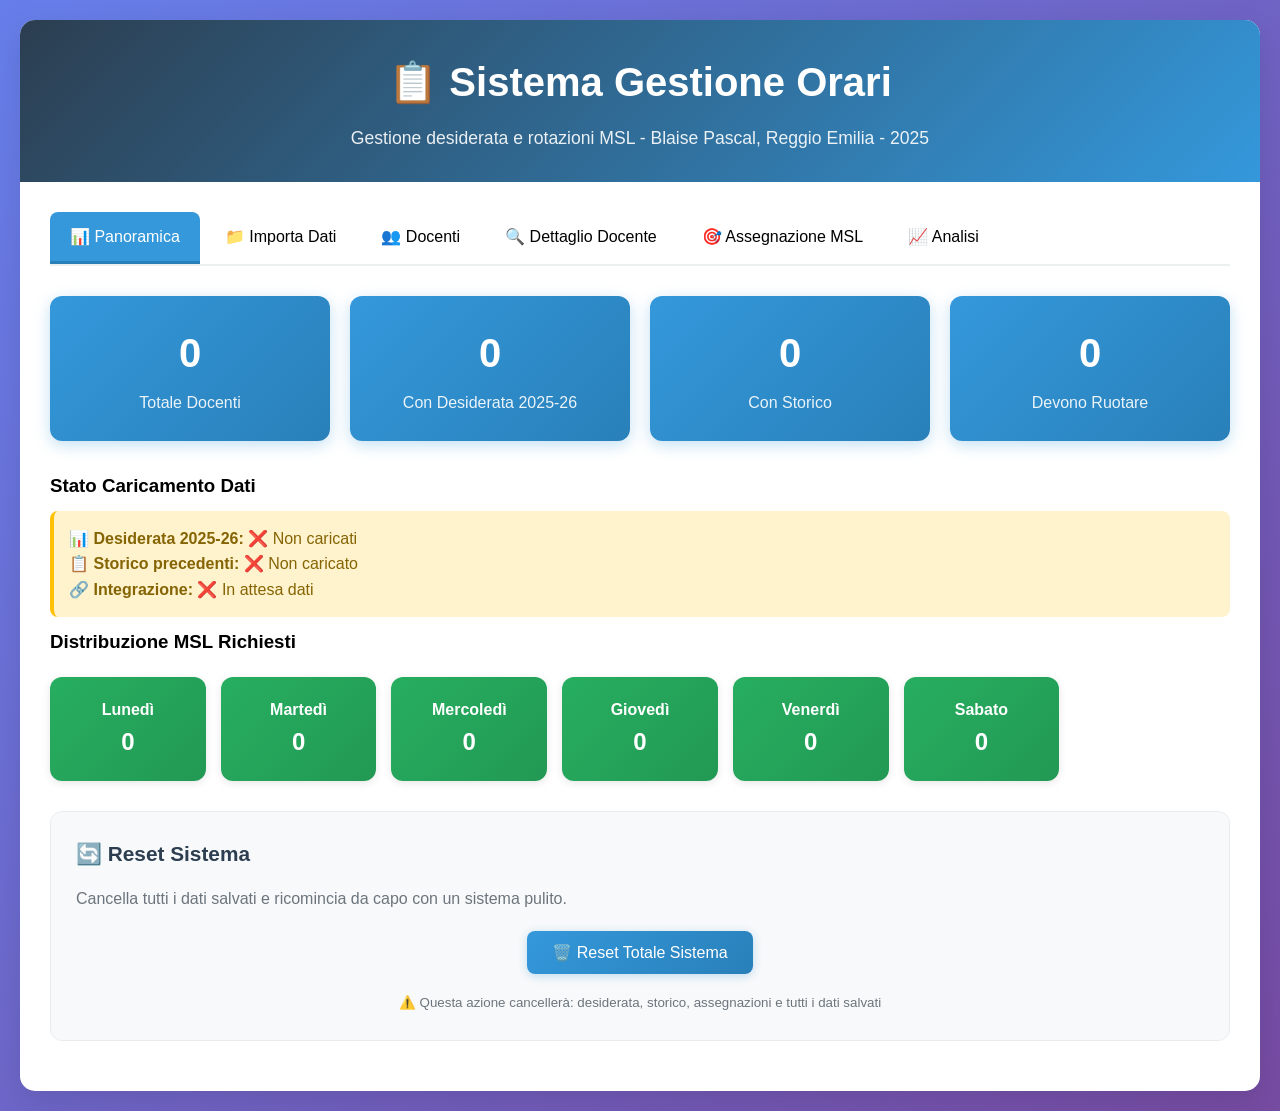
==== index.html @ 3a219a8d "prova commit" ====
<!DOCTYPE html>
<html lang="it">
<head>
    <meta charset="UTF-8">
    <meta name="viewport" content="width=device-width, initial-scale=1.0">
    <title>Sistema Gestione Orari - Blaise Pascal</title>
    <link rel="stylesheet" href="styles.css">
</head>
<body>
    <div class="container">
        <div class="header">
            <h1>📋 Sistema Gestione Orari</h1>
            <p>Gestione desiderata e rotazioni MSL - Blaise Pascal, Reggio Emilia - 2025</p>
        </div>
        
        <div class="main-content">
            <div class="tabs">
                <button class="tab active" onclick="showTab('overview')">📊 Panoramica</button>
                <button class="tab" onclick="showTab('import')">📁 Importa Dati</button>
                <button class="tab" onclick="showTab('teachers')">👥 Docenti</button>
                <button class="tab" onclick="showTab('detail')">🔍 Dettaglio Docente</button>
                <button class="tab" onclick="showTab('assignment')">🎯 Assegnazione MSL</button>
                <button class="tab" onclick="showTab('analysis')">📈 Analisi</button>
            </div>
            
            <!-- Tab Panoramica -->
            <div id="overview" class="tab-content active">
                <div class="stats-grid">
                    <div class="stat-card">
                        <div class="stat-number" id="total-teachers">0</div>
                        <div class="stat-label">Totale Docenti</div>
                    </div>
                    <div class="stat-card">
                        <div class="stat-number" id="desiderata-count">0</div>
                        <div class="stat-label">Con Desiderata 2025-26</div>
                    </div>
                    <div class="stat-card">
                        <div class="stat-number" id="history-count">0</div>
                        <div class="stat-label">Con Storico</div>
                    </div>
                    <div class="stat-card">
                        <div class="stat-number" id="rotation-needed">0</div>
                        <div class="stat-label">Devono Ruotare</div>
                    </div>
                </div>
                
                <h3>Stato Caricamento Dati</h3>
                <div id="data-status">
                    <div class="status-box status-warning">
                        📊 <strong>Desiderata 2025-26:</strong> <span id="desiderata-status">Non caricati</span><br>
                        📋 <strong>Storico precedenti:</strong> <span id="history-status">Non caricato</span><br>
                        🔗 <strong>Integrazione:</strong> <span id="integration-status">In attesa dati</span>
                    </div>
                </div>
                
                <h3>Distribuzione MSL Richiesti</h3>
                <div class="day-distribution" id="msl-distribution">
                    <!-- Popolato automaticamente -->
                </div>
                
                <div class="form-section" style="margin-top: 30px;">
                    <h3>🔄 Reset Sistema</h3>
                    <p>Cancella tutti i dati salvati e ricomincia da capo con un sistema pulito.</p>
                    <div style="text-align: center; margin-top: 15px;">
                        <button class="btn btn-danger" onclick="resetAllData()">
                            🗑️ Reset Totale Sistema
                        </button>
                    </div>
                    <div style="margin-top: 10px; text-align: center;">
                        <small style="color: #6c757d;">
                            ⚠️ Questa azione cancellerà: desiderata, storico, assegnazioni e tutti i dati salvati
                        </small>
                    </div>
                </div>
            </div>
            
            <!-- Tab Importa Dati -->
            <div id="import" class="tab-content">
                <div class="form-section">
                    <h3>📁 Importa Desiderata 2025-26</h3>
                    <p>File CSV esportato da Google Forms con i desiderata dei docenti</p>
                    <input type="file" id="desiderata-file" accept=".csv">
                    <button class="btn" onclick="loadDesiderata()">Carica Desiderata</button>
                </div>
                
                <div class="form-section">
                    <h3>📋 Importa Storico Anni Precedenti</h3>
                    <p>File CSV con lo storico degli MSL assegnati negli anni passati</p>
                    <input type="file" id="history-file" accept=".csv">
                    <button class="btn" onclick="loadHistory()">Carica Storico</button>
                </div>
                
                <div class="form-section">
                    <h3>🗂️ Dati di Test</h3>
                    <p>Carica dati di esempio per testare il sistema</p>
                    <button class="btn" onclick="loadSampleData()">Carica Dati di Test</button>
                </div>
                
                <div class="form-section">
                    <h3>💾 Esporta Dati</h3>
                    <p>Scarica i risultati in formato CSV</p>
                    <button class="btn" onclick="exportData()">Esporta CSV</button>
                    <button class="btn" onclick="exportAnalysis()">Esporta Analisi</button>
                </div>
            </div>
            
            <!-- Tab Docenti -->
            <div id="teachers" class="tab-content">
                <div class="search-section">
                    <input type="text" id="teacher-search" placeholder="🔍 Cerca docente..." onkeyup="filterTeachers()">
                    <select id="rotation-filter" onchange="filterTeachers()">
                        <option value="">Tutti</option>
                        <option value="must-rotate">Devono ruotare</option>
                        <option value="no-rotation">Non devono ruotare</option>
                        <option value="missing-data">Senza desiderata</option>
                    </select>
                </div>
                <div id="teachers-list">
                    <p>Carica i dati per visualizzare l'elenco docenti</p>
                </div>
            </div>
            
            <!-- Tab Dettaglio Docente -->
            <div id="detail" class="tab-content">
                <div class="form-section">
                    <h3>🔍 Seleziona Docente per Dettagli</h3>
                    <select id="teacher-selector" onchange="showTeacherDetail()">
                        <option value="">-- Seleziona un docente --</option>
                    </select>
                </div>
                
                <div id="teacher-detail-content">
                    <p class="text-center">Seleziona un docente dal menu per visualizzare i dettagli completi</p>
                </div>
            </div>
            
            <!-- Tab Assegnazione MSL -->
            <div id="assignment" class="tab-content">
                <div class="form-section">
                    <h3>🎯 Assegnazione Automatica MSL</h3>
                    <p>Utilizza algoritmi di ottimizzazione per assegnare automaticamente i giorni MSL considerando desiderata, rotazioni e bilanciamento.</p>
                    
                    <div class="algorithm-selection">
                        <h4>Seleziona Algoritmo:</h4>
                        <div class="algorithm-options">
                            <label class="algorithm-option">
                                <input type="radio" name="algorithm" value="greedy" checked>
                                <div class="algorithm-card">
                                    <h5>⚡ Algoritmo Greedy</h5>
                                    <p>Veloce e efficace. Assegnazione in ordine di priorità con buoni risultati.</p>
                                    <small>Tempo: ~1 secondo</small>
                                </div>
                            </label>
                            <label class="algorithm-option">
                                <input type="radio" name="algorithm" value="simulated">
                                <div class="algorithm-card">
                                    <h5>🧠 Simulated Annealing</h5>
                                    <p>Ottimizzazione avanzata. Trova la soluzione più equilibrata possibile.</p>
                                    <small>Tempo: ~5-10 secondi</small>
                                </div>
                            </label>
                        </div>
                    </div>
                    
                    <div class="assignment-controls">
                        <button class="btn btn-primary" onclick="runAssignmentAlgorithm()">
                            🚀 Calcola Assegnazione Automatica
                        </button>
                        <button class="btn btn-secondary" onclick="resetAssignments()" disabled id="reset-btn">
                            🔄 Reset
                        </button>
                    </div>
                </div>
                
                <div id="assignment-progress" class="progress-section" style="display: none;">
                    <h4>⏳ Elaborazione in corso...</h4>
                    <div class="progress-bar">
                        <div class="progress-fill" id="progress-fill"></div>
                    </div>
                    <div id="progress-text">Inizializzazione...</div>
                </div>
                
                <div id="assignment-results" style="display: none;">
                    <div class="form-section">
                        <h3>📋 Risultati Assegnazione</h3>
                        <div class="results-summary" id="results-summary">
                            <!-- Statistiche risultati -->
                        </div>
                        
                        <div class="results-actions">
                            <button class="btn btn-success" onclick="confirmAssignments()">
                                ✅ Conferma Assegnazioni
                            </button>
                            <button class="btn btn-warning" onclick="showManualEdit()">
                                ✏️ Modifica Manualmente
                            </button>
                            <button class="btn btn-info" onclick="exportAssignments()">
                                📄 Esporta Risultati
                            </button>
                        </div>
                    </div>
                    
                    <div class="assignment-table-container">
                        <table class="assignment-table" id="assignment-table">
                            <!-- Tabella risultati -->
                        </table>
                    </div>
                </div>
                
                <div id="manual-edit-section" style="display: none;">
                    <div class="form-section">
                        <h3>✏️ Modifica Manuale</h3>
                        <p>Modifica le assegnazioni che necessitano di aggiustamenti manuali.</p>
                        <div id="manual-edit-content">
                            <!-- Controlli modifica manuale -->
                        </div>
                    </div>
                </div>
            </div>
            
            <!-- Tab Analisi -->
            <div id="analysis" class="tab-content">
                <div id="analysis-content">
                    <p>Carica i dati per visualizzare le analisi</p>
                </div>
            </div>
        </div>
    </div>

    <script src="script.js"></script>
</body>
</html>
---- styles.css ----
/* Reset e base */
* {
    margin: 0;
    padding: 0;
    box-sizing: border-box;
}

body {
    font-family: 'Segoe UI', Tahoma, Geneva, Verdana, sans-serif;
    background: linear-gradient(135deg, #667eea 0%, #764ba2 100%);
    min-height: 100vh;
    padding: 20px;
    line-height: 1.6;
}

/* Container principale */
.container {
    max-width: 1400px;
    margin: 0 auto;
    background: white;
    border-radius: 15px;
    box-shadow: 0 10px 30px rgba(0,0,0,0.1);
    overflow: hidden;
}

/* Header */
.header {
    background: linear-gradient(135deg, #2c3e50 0%, #3498db 100%);
    color: white;
    padding: 30px;
    text-align: center;
}

.header h1 {
    font-size: 2.5em;
    margin-bottom: 10px;
    font-weight: 700;
}

.header p {
    font-size: 1.1em;
    opacity: 0.9;
}

/* Main content */
.main-content {
    padding: 30px;
}

/* Tabs */
.tabs {
    display: flex;
    border-bottom: 2px solid #ecf0f1;
    margin-bottom: 30px;
    flex-wrap: wrap;
    gap: 5px;
}

.tab {
    background: none;
    border: none;
    padding: 15px 20px;
    font-size: 1em;
    cursor: pointer;
    border-bottom: 3px solid transparent;
    transition: all 0.3s ease;
    border-radius: 8px 8px 0 0;
    font-weight: 500;
}

.tab.active {
    background: #3498db;
    color: white;
    border-bottom: 3px solid #2980b9;
}

.tab:hover:not(.active) {
    background: #ecf0f1;
    transform: translateY(-2px);
}

.tab-content {
    display: none;
    animation: fadeIn 0.3s ease-in;
}

.tab-content.active {
    display: block;
}

@keyframes fadeIn {
    from { opacity: 0; transform: translateY(10px); }
    to { opacity: 1; transform: translateY(0); }
}

/* Griglia statistiche */
.stats-grid {
    display: grid;
    grid-template-columns: repeat(auto-fit, minmax(200px, 1fr));
    gap: 20px;
    margin-bottom: 30px;
}

.stat-card {
    background: linear-gradient(135deg, #3498db, #2980b9);
    color: white;
    padding: 25px;
    border-radius: 12px;
    text-align: center;
    box-shadow: 0 4px 15px rgba(52, 152, 219, 0.3);
    transition: transform 0.3s ease;
}

.stat-card:hover {
    transform: translateY(-5px);
}

.stat-number {
    font-size: 2.5em;
    font-weight: bold;
    margin-bottom: 5px;
}

.stat-label {
    font-size: 1em;
    opacity: 0.9;
    font-weight: 500;
}

/* Sezioni form */
.form-section {
    background: #f8f9fa;
    padding: 25px;
    border-radius: 12px;
    margin-bottom: 20px;
    border: 1px solid #e9ecef;
}

.form-section h3 {
    color: #2c3e50;
    margin-bottom: 15px;
    font-size: 1.3em;
}

.form-section p {
    color: #6c757d;
    margin-bottom: 15px;
}

/* Bottoni */
.btn {
    background: linear-gradient(135deg, #3498db, #2980b9);
    color: white;
    border: none;
    padding: 12px 25px;
    border-radius: 8px;
    cursor: pointer;
    font-size: 1em;
    font-weight: 500;
    transition: all 0.3s ease;
    margin: 5px;
    box-shadow: 0 2px 10px rgba(52, 152, 219, 0.3);
}

.btn:hover {
    background: linear-gradient(135deg, #2980b9, #21618c);
    transform: translateY(-2px);
    box-shadow: 0 4px 15px rgba(52, 152, 219, 0.4);
}

.btn:active {
    transform: translateY(0);
}

/* Input file */
input[type="file"] {
    padding: 12px;
    margin: 10px 0;
    border: 2px dashed #3498db;
    border-radius: 8px;
    width: 100%;
    background: white;
    transition: border-color 0.3s ease;
}

input[type="file"]:hover {
    border-color: #2980b9;
}

/* Sezione ricerca */
.search-section {
    display: flex;
    gap: 15px;
    margin-bottom: 20px;
    flex-wrap: wrap;
}

.search-section input,
.search-section select {
    padding: 12px;
    border: 1px solid #ddd;
    border-radius: 8px;
    font-size: 1em;
    flex: 1;
    min-width: 200px;
}

.search-section input:focus,
.search-section select:focus {
    outline: none;
    border-color: #3498db;
    box-shadow: 0 0 0 3px rgba(52, 152, 219, 0.1);
}

/* Griglia docenti */
.teacher-grid {
    display: grid;
    grid-template-columns: repeat(auto-fill, minmax(350px, 1fr));
    gap: 20px;
}

.teacher-card {
    background: white;
    border: 1px solid #e0e0e0;
    border-radius: 12px;
    padding: 20px;
    box-shadow: 0 2px 10px rgba(0,0,0,0.1);
    transition: all 0.3s ease;
    position: relative;
}

.teacher-card:hover {
    transform: translateY(-3px);
    box-shadow: 0 5px 20px rgba(0,0,0,0.15);
}

.teacher-card.must-rotate {
    border-left: 5px solid #e74c3c;
    background: linear-gradient(135deg, #ffffff 0%, #fdf2f2 100%);
}

.teacher-card.should-rotate {
    border-left: 5px solid #f39c12;
    background: linear-gradient(135deg, #ffffff 0%, #fefaf3 100%);
}

.teacher-name {
    font-size: 1.3em;
    font-weight: bold;
    color: #2c3e50;
    margin-bottom: 15px;
    display: flex;
    justify-content: space-between;
    align-items: center;
}

.teacher-info {
    margin: 10px 0;
    font-size: 0.9em;
    color: #495057;
}

.teacher-info strong {
    color: #2c3e50;
}

/* Status boxes */
.status-box {
    padding: 15px;
    border-radius: 8px;
    margin: 10px 0;
    border-left: 4px solid #6c757d;
}

.status-ok {
    background: #d4edda;
    color: #155724;
    border-left-color: #28a745;
}

.status-warning {
    background: #fff3cd;
    color: #856404;
    border-left-color: #ffc107;
}

.status-error {
    background: #f8d7da;
    color: #721c24;
    border-left-color: #dc3545;
}

/* Distribuzione giorni */
.day-distribution {
    display: grid;
    grid-template-columns: repeat(7, 1fr);
    gap: 15px;
    margin-top: 20px;
}

.day-bar {
    text-align: center;
    padding: 20px 10px;
    background: #ecf0f1;
    border-radius: 12px;
    transition: all 0.3s ease;
    font-weight: 600;
    box-shadow: 0 2px 8px rgba(0,0,0,0.1);
}

.day-bar:hover {
    transform: translateY(-3px);
}

.day-bar.high {
    background: linear-gradient(135deg, #e74c3c, #c0392b);
    color: white;
}

.day-bar.medium {
    background: linear-gradient(135deg, #f39c12, #e67e22);
    color: white;
}

.day-bar.low {
    background: linear-gradient(135deg, #27ae60, #229954);
    color: white;
}

/* Badge rotazione */
.rotation-badge {
    display: inline-block;
    padding: 4px 8px;
    border-radius: 12px;
    font-size: 0.7em;
    font-weight: bold;
    margin-left: 8px;
}

.rotation-badge.must {
    background: #e74c3c;
    color: white;
}

.rotation-badge.should {
    background: #f39c12;
    color: white;
}

/* Sezioni analisi */
.analysis-section {
    background: white;
    border: 1px solid #e0e0e0;
    border-radius: 12px;
    padding: 20px;
    margin-bottom: 20px;
    box-shadow: 0 2px 8px rgba(0,0,0,0.05);
}

.analysis-section h3 {
    color: #2c3e50;
    margin-bottom: 15px;
    font-size: 1.2em;
}

.analysis-item {
    padding: 12px;
    margin: 8px 0;
    border-radius: 8px;
    border-left: 4px solid #3498db;
}

.analysis-item.warning {
    background: #fff3cd;
    border-left-color: #ffc107;
    color: #856404;
}

.analysis-item.error {
    background: #f8d7da;
    border-left-color: #dc3545;
    color: #721c24;
}

.analysis-item.success {
    background: #d4edda;
    border-left-color: #28a745;
    color: #155724;
}

/* Responsivo */
@media (max-width: 768px) {
    .main-content {
        padding: 15px;
    }
    
    .tabs {
        flex-direction: column;
    }
    
    .tab {
        width: 100%;
        text-align: center;
    }
    
    .stats-grid {
        grid-template-columns: 1fr;
    }
    
    .teacher-grid {
        grid-template-columns: 1fr;
    }
    
    .day-distribution {
        grid-template-columns: repeat(3, 1fr);
        gap: 10px;
    }
    
    .search-section {
        flex-direction: column;
    }
    
    .search-section input,
    .search-section select {
        min-width: auto;
    }
    
    /* Dettaglio docente responsive */
    .detail-grid {
        grid-template-columns: 1fr;
    }
    
    .teacher-detail-name {
        font-size: 1.5em;
    }
    
    .unwanted-hours-grid {
        grid-template-columns: 1fr;
    }
    
    .badge-large {
        display: block;
        text-align: center;
        margin: 5px 0;
    }
}

@media (max-width: 480px) {
    .header h1 {
        font-size: 1.8em;
    }
    
    .header p {
        font-size: 1em;
    }
    
    .day-distribution {
        grid-template-columns: repeat(2, 1fr);
    }
}

/* Dettaglio docente */
.teacher-detail-card {
    background: white;
    border: 1px solid #e0e0e0;
    border-radius: 12px;
    padding: 30px;
    box-shadow: 0 4px 15px rgba(0,0,0,0.1);
    margin-bottom: 20px;
}

.teacher-detail-header {
    text-align: center;
    padding-bottom: 20px;
    border-bottom: 2px solid #ecf0f1;
    margin-bottom: 25px;
}

.teacher-detail-name {
    font-size: 2em;
    font-weight: bold;
    color: #2c3e50;
    margin-bottom: 10px;
}

.teacher-detail-subtitle {
    font-size: 1.1em;
    color: #6c757d;
    margin-bottom: 15px;
}

.detail-grid {
    display: grid;
    grid-template-columns: repeat(auto-fit, minmax(300px, 1fr));
    gap: 25px;
}

.detail-section {
    background: #f8f9fa;
    padding: 20px;
    border-radius: 10px;
    border-left: 4px solid #3498db;
}

.detail-section.warning {
    border-left-color: #f39c12;
    background: #fefaf3;
}

.detail-section.danger {
    border-left-color: #e74c3c;
    background: #fdf2f2;
}

.detail-section.success {
    border-left-color: #27ae60;
    background: #f0f9f4;
}

.detail-section h4 {
    color: #2c3e50;
    margin-bottom: 15px;
    font-size: 1.2em;
    display: flex;
    align-items: center;
    gap: 8px;
}

.detail-info-item {
    display: flex;
    justify-content: space-between;
    align-items: center;
    padding: 8px 0;
    border-bottom: 1px solid #e9ecef;
}

.detail-info-item:last-child {
    border-bottom: none;
}

.detail-info-label {
    font-weight: 600;
    color: #495057;
}

.detail-info-value {
    color: #2c3e50;
    font-weight: 500;
}

.history-timeline {
    position: relative;
    padding-left: 20px;
}

.history-item {
    position: relative;
    padding: 10px 0;
    padding-left: 25px;
    border-left: 2px solid #3498db;
}

.history-item:before {
    content: '';
    position: absolute;
    left: -6px;
    top: 15px;
    width: 10px;
    height: 10px;
    border-radius: 50%;
    background: #3498db;
}

.history-item.current:before {
    background: #27ae60;
    box-shadow: 0 0 0 3px rgba(39, 174, 96, 0.3);
}

.history-item.problematic:before {
    background: #e74c3c;
    box-shadow: 0 0 0 3px rgba(231, 76, 60, 0.3);
}

.history-year {
    font-weight: bold;
    color: #2c3e50;
}

.history-msl {
    color: #6c757d;
    margin-left: 10px;
}

.unwanted-hours-grid {
    display: grid;
    grid-template-columns: repeat(auto-fit, minmax(200px, 1fr));
    gap: 15px;
    margin-top: 10px;
}

.unwanted-day {
    background: white;
    padding: 12px;
    border-radius: 8px;
    border: 1px solid #e9ecef;
}

.unwanted-day-name {
    font-weight: bold;
    color: #2c3e50;
    margin-bottom: 5px;
}

.unwanted-hours-list {
    color: #e74c3c;
    font-size: 0.9em;
}

.suggestions-list {
    list-style: none;
    padding: 0;
}

.suggestions-list li {
    padding: 10px;
    margin: 8px 0;
    background: white;
    border-radius: 8px;
    border-left: 4px solid #3498db;
    box-shadow: 0 2px 4px rgba(0,0,0,0.1);
}

.suggestions-list li.priority {
    border-left-color: #f39c12;
}

.suggestions-list li.urgent {
    border-left-color: #e74c3c;
}

.badge-large {
    display: inline-block;
    padding: 8px 16px;
    border-radius: 20px;
    font-weight: bold;
    font-size: 0.9em;
    margin: 5px;
}

.badge-rotation-needed {
    background: #e74c3c;
    color: white;
}

.badge-rotation-priority {
    background: #f39c12;
    color: white;
}

.badge-rotation-ok {
    background: #27ae60;
    color: white;
}

.badge-flexible {
    background: #3498db;
    color: white;
}

.badge-missing-data {
    background: #6c757d;
    color: white;
}

/* Select per docente */
#teacher-selector {
    width: 100%;
    padding: 15px;
    font-size: 1.1em;
    border: 2px solid #3498db;
    border-radius: 8px;
    background: white;
    color: #2c3e50;
}

#teacher-selector:focus {
    outline: none;
    border-color: #2980b9;
    box-shadow: 0 0 0 3px rgba(52, 152, 219, 0.1);
}
.text-center { text-align: center; }
.text-left { text-align: left; }
.text-right { text-align: right; }

.mb-10 { margin-bottom: 10px; }
.mb-20 { margin-bottom: 20px; }
.mt-10 { margin-top: 10px; }
.mt-20 { margin-top: 20px; }

.hidden { display: none; }
.visible { display: block; }
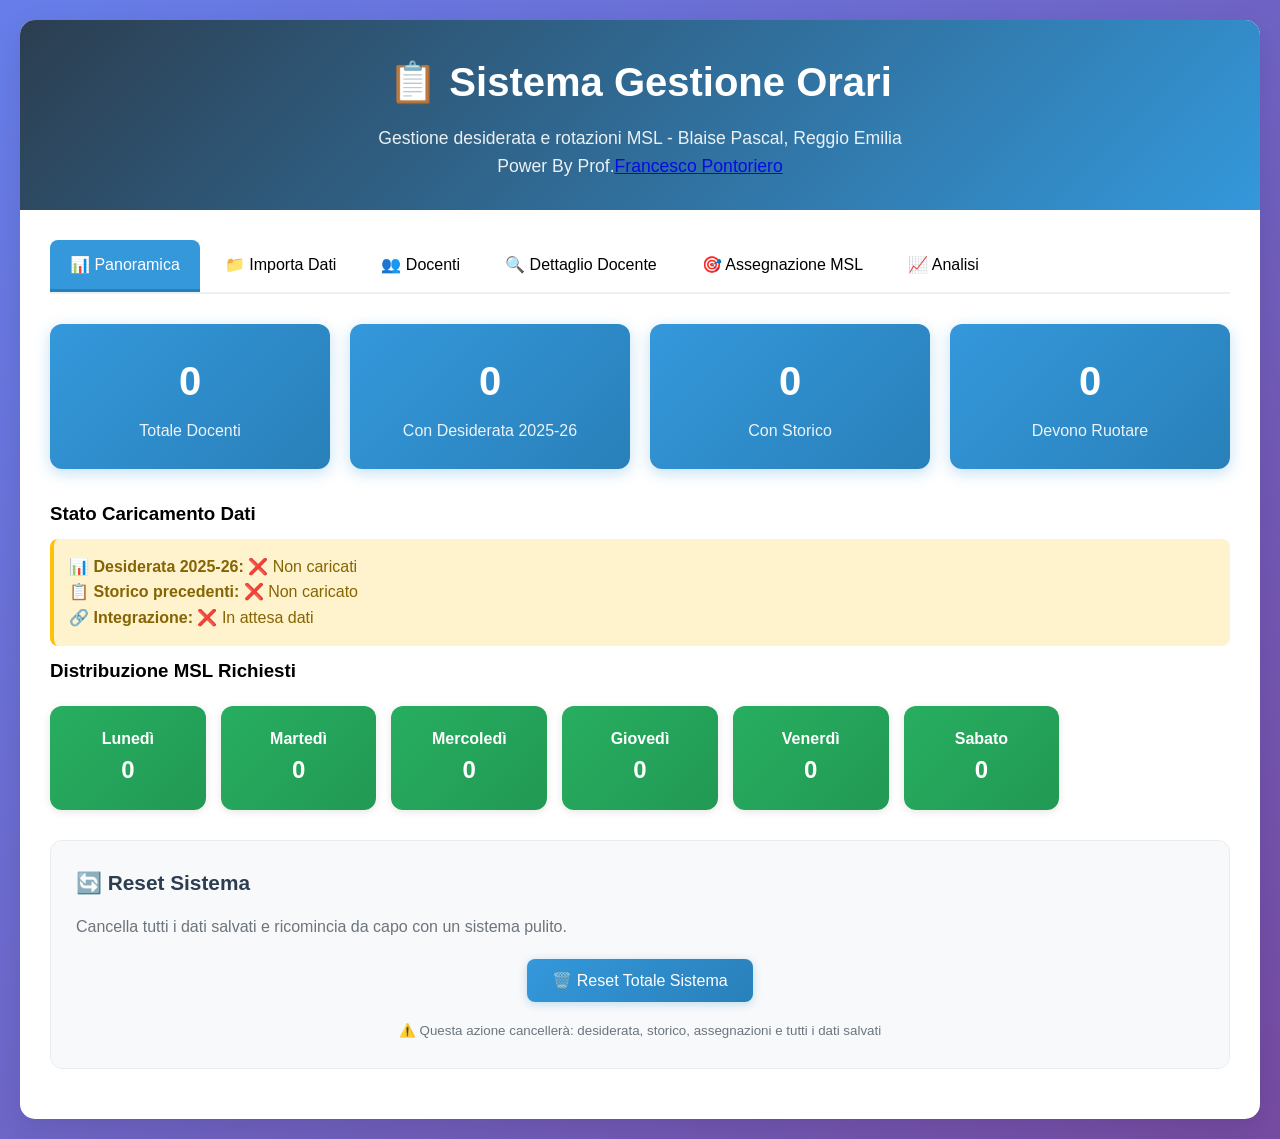
==== commit a29903e7: "link personale" ====
--- a/index.html
+++ b/index.html
@@ -10,7 +10,8 @@
     <div class="container">
         <div class="header">
             <h1>📋 Sistema Gestione Orari</h1>
-            <p>Gestione desiderata e rotazioni MSL - Blaise Pascal, Reggio Emilia - 2025</p>
+            <p>Gestione desiderata e rotazioni MSL - Blaise Pascal, Reggio Emilia </p>
+            <p>Power By Prof.<a href="https://francescopontoriero.altervista.org/">Francesco Pontoriero </a></p>
         </div>
         
         <div class="main-content">
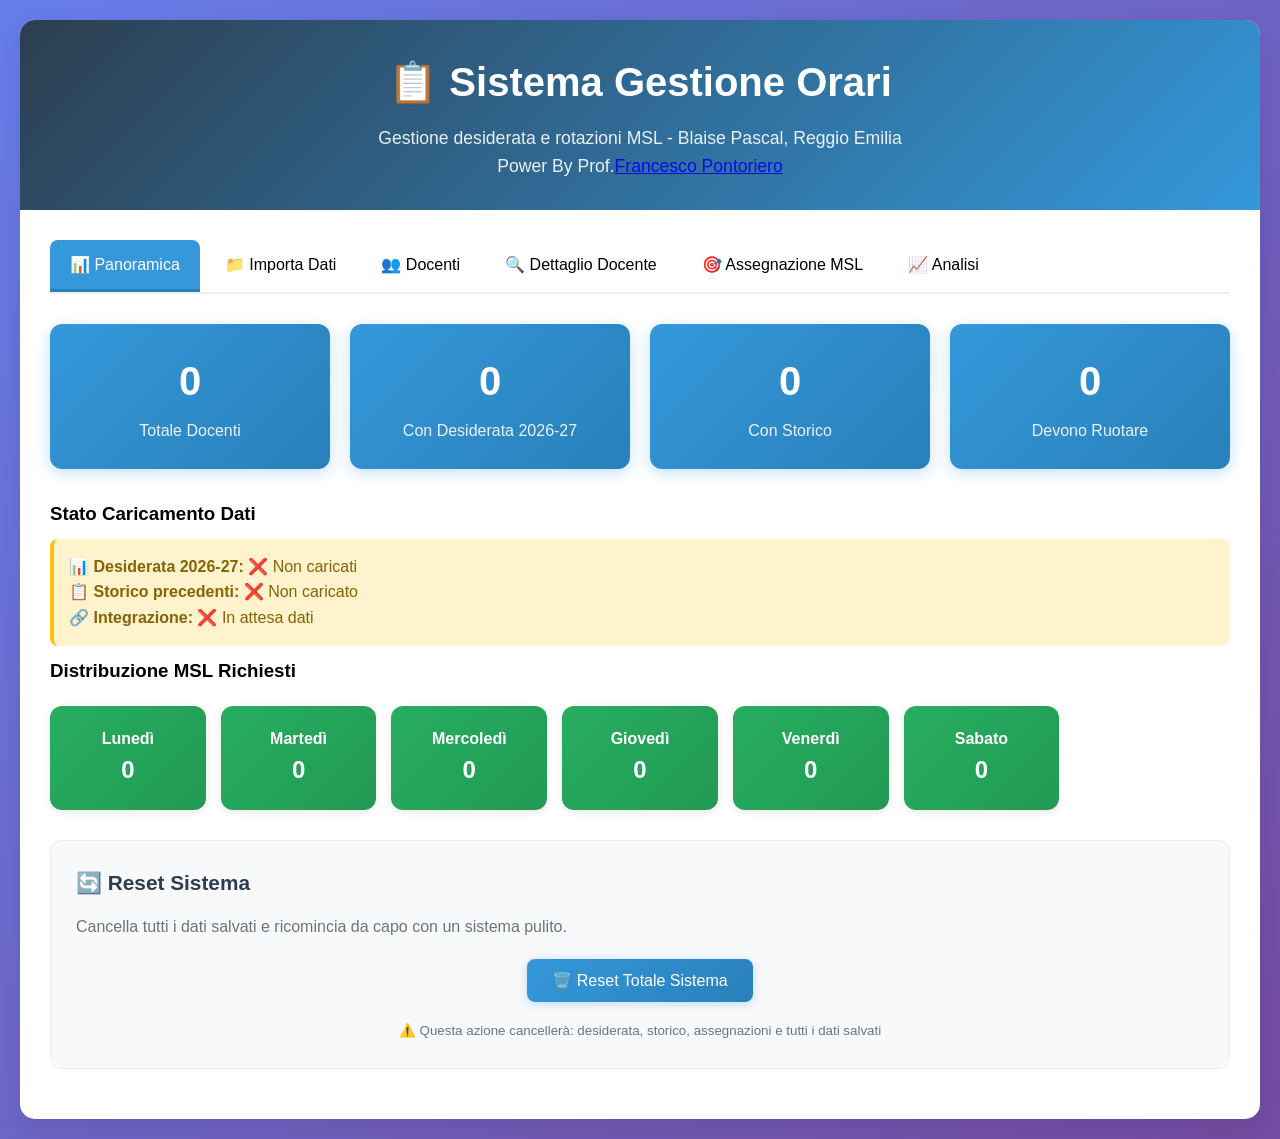
==== commit 28047250: "start2026-2027" ====
--- a/index.html
+++ b/index.html
@@ -33,7 +33,7 @@
                     </div>
                     <div class="stat-card">
                         <div class="stat-number" id="desiderata-count">0</div>
-                        <div class="stat-label">Con Desiderata 2025-26</div>
+                        <div class="stat-label">Con Desiderata 2026-27</div>
                     </div>
                     <div class="stat-card">
                         <div class="stat-number" id="history-count">0</div>
@@ -48,7 +48,7 @@
                 <h3>Stato Caricamento Dati</h3>
                 <div id="data-status">
                     <div class="status-box status-warning">
-                        📊 <strong>Desiderata 2025-26:</strong> <span id="desiderata-status">Non caricati</span><br>
+                        📊 <strong>Desiderata 2026-27:</strong> <span id="desiderata-status">Non caricati</span><br>
                         📋 <strong>Storico precedenti:</strong> <span id="history-status">Non caricato</span><br>
                         🔗 <strong>Integrazione:</strong> <span id="integration-status">In attesa dati</span>
                     </div>
@@ -78,7 +78,7 @@
             <!-- Tab Importa Dati -->
             <div id="import" class="tab-content">
                 <div class="form-section">
-                    <h3>📁 Importa Desiderata 2025-26</h3>
+                    <h3>📁 Importa Desiderata 2026-27</h3>
                     <p>File CSV esportato da Google Forms con i desiderata dei docenti</p>
                     <input type="file" id="desiderata-file" accept=".csv">
                     <button class="btn" onclick="loadDesiderata()">Carica Desiderata</button>
@@ -195,8 +195,11 @@
                             <button class="btn btn-warning" onclick="showManualEdit()">
                                 ✏️ Modifica Manualmente
                             </button>
+                            <button class="btn btn-primary" onclick="exportAssignmentTable()" style="background: linear-gradient(135deg, #27ae60, #229954);">
+                                📊 Esporta Tabella CSV
+                            </button>
                             <button class="btn btn-info" onclick="exportAssignments()">
-                                📄 Esporta Risultati
+                                📄 Esporta Report Completo
                             </button>
                         </div>
                     </div>
--- a/styles.css
+++ b/styles.css
@@ -698,4 +698,107 @@
 .mt-20 { margin-top: 20px; }
 
 .hidden { display: none; }
-.visible { display: block; }+.visible { display: block; }
+
+/* ===================================
+   STILI AGGIUNTIVI PER BOTTONE EXPORT
+   Aggiungi alla fine del file styles.css
+   ================================== */
+
+/* Bottone export tabella specifico */
+.btn-export-table {
+    background: linear-gradient(135deg, #27ae60, #229954) !important;
+    color: white !important;
+    border: none;
+    padding: 12px 25px;
+    border-radius: 8px;
+    cursor: pointer;
+    font-size: 1em;
+    font-weight: 600;
+    transition: all 0.3s ease;
+    margin: 5px;
+    box-shadow: 0 3px 12px rgba(39, 174, 96, 0.3);
+    position: relative;
+    overflow: hidden;
+}
+
+.btn-export-table:hover {
+    background: linear-gradient(135deg, #229954, #1e8449) !important;
+    transform: translateY(-2px);
+    box-shadow: 0 5px 18px rgba(39, 174, 96, 0.4);
+}
+
+.btn-export-table:active {
+    transform: translateY(0);
+}
+
+/* Effetto pulse per attirare l'attenzione */
+.btn-export-table::before {
+    content: '';
+    position: absolute;
+    top: 0;
+    left: -100%;
+    width: 100%;
+    height: 100%;
+    background: linear-gradient(90deg, transparent, rgba(255,255,255,0.3), transparent);
+    transition: left 0.5s;
+}
+
+.btn-export-table:hover::before {
+    left: 100%;
+}
+
+/* Stili per la sezione azioni risultati */
+.results-actions {
+    display: flex;
+    flex-wrap: wrap;
+    gap: 10px;
+    justify-content: center;
+    margin: 20px 0;
+    padding: 20px;
+    background: #f8f9fa;
+    border-radius: 12px;
+    border: 1px solid #e9ecef;
+}
+
+/* Responsive per i bottoni */
+@media (max-width: 768px) {
+    .results-actions {
+        flex-direction: column;
+        align-items: center;
+    }
+    
+    .results-actions .btn {
+        width: 100%;
+        max-width: 300px;
+        margin: 5px 0;
+    }
+}
+
+/* Stile per messaggio di successo export */
+.export-success {
+    background: #d4edda;
+    color: #155724;
+    padding: 15px;
+    border-radius: 8px;
+    border-left: 4px solid #28a745;
+    margin: 15px 0;
+    font-weight: 500;
+}
+
+/* Stile per distinguere i bottoni di export */
+.btn-export-table {
+    font-weight: 700;
+    text-transform: uppercase;
+    letter-spacing: 0.5px;
+}
+
+/* Icona animata per il download */
+.btn-export-table:hover {
+    animation: downloadPulse 0.6s ease-in-out;
+}
+
+@keyframes downloadPulse {
+    0%, 100% { transform: translateY(-2px) scale(1); }
+    50% { transform: translateY(-2px) scale(1.05); }
+}
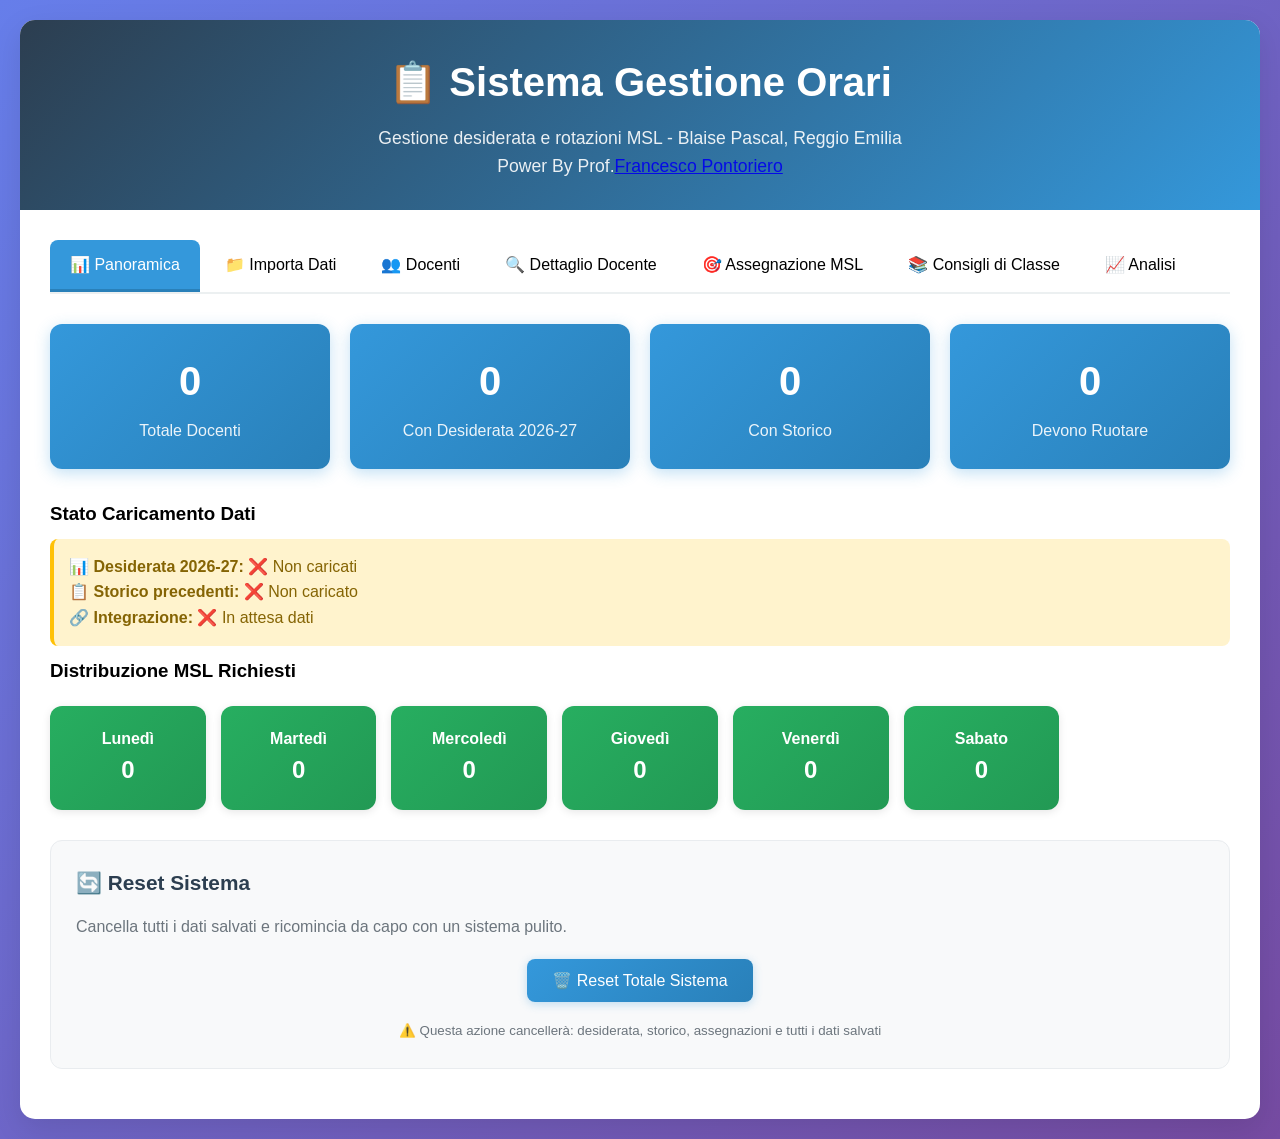
==== commit defcd844: "consigli di classe pagina separata" ====
--- a/index.html
+++ b/index.html
@@ -21,6 +21,7 @@
                 <button class="tab" onclick="showTab('teachers')">👥 Docenti</button>
                 <button class="tab" onclick="showTab('detail')">🔍 Dettaglio Docente</button>
                 <button class="tab" onclick="showTab('assignment')">🎯 Assegnazione MSL</button>
+                <button class="tab" onclick="showTab('classCouncils')">📚 Consigli di Classe</button>
                 <button class="tab" onclick="showTab('analysis')">📈 Analisi</button>
             </div>
             
@@ -58,7 +59,14 @@
                 <div class="day-distribution" id="msl-distribution">
                     <!-- Popolato automaticamente -->
                 </div>
-                
+
+                <div id="assignment-summary-section" style="display:none; margin-top:30px;">
+                    <h3>🎯 Riepilogo Assegnazioni</h3>
+                    <div class="stats-grid" id="assignment-stats-grid"></div>
+                    <h3 style="margin-top:25px;">Distribuzione Assegnazioni Finali</h3>
+                    <div class="day-distribution" id="assignment-distribution"></div>
+                </div>
+
                 <div class="form-section" style="margin-top: 30px;">
                     <h3>🔄 Reset Sistema</h3>
                     <p>Cancella tutti i dati salvati e ricomincia da capo con un sistema pulito.</p>
@@ -91,6 +99,13 @@
                     <button class="btn" onclick="loadHistory()">Carica Storico</button>
                 </div>
                 
+                <div class="form-section">
+                    <h3>📚 Importa Consigli di Classe</h3>
+                    <p>File CSV con colonne: Classe concorso, classe, materia, N. ORE/SETT, docente</p>
+                    <input type="file" id="councils-file" accept=".csv">
+                    <button class="btn" onclick="loadClassCouncils()">Carica Consigli di Classe</button>
+                </div>
+
                 <div class="form-section">
                     <h3>🗂️ Dati di Test</h3>
                     <p>Carica dati di esempio per testare il sistema</p>
@@ -222,6 +237,13 @@
                 </div>
             </div>
             
+            <!-- Tab Consigli di Classe -->
+            <div id="classCouncils" class="tab-content">
+                <div id="class-councils-content">
+                    <p>Carica i dati per visualizzare l'analisi per consiglio di classe</p>
+                </div>
+            </div>
+
             <!-- Tab Analisi -->
             <div id="analysis" class="tab-content">
                 <div id="analysis-content">
--- a/styles.css
+++ b/styles.css
@@ -115,6 +115,21 @@
     transform: translateY(-5px);
 }
 
+.stat-card.stat-card-green {
+    background: linear-gradient(135deg, #27ae60, #229954);
+    box-shadow: 0 4px 15px rgba(39, 174, 96, 0.3);
+}
+
+.stat-card.stat-card-orange {
+    background: linear-gradient(135deg, #f39c12, #e67e22);
+    box-shadow: 0 4px 15px rgba(243, 156, 18, 0.3);
+}
+
+.stat-card.stat-card-red {
+    background: linear-gradient(135deg, #e74c3c, #c0392b);
+    box-shadow: 0 4px 15px rgba(231, 76, 60, 0.3);
+}
+
 .stat-number {
     font-size: 2.5em;
     font-weight: bold;
@@ -327,6 +342,22 @@
     color: white;
 }
 
+/* Distribuzione assegnazioni finali — colori basati su scostamento dalla media */
+.day-bar.dev-low {
+    background: linear-gradient(135deg, #27ae60, #229954);
+    color: white;
+}
+
+.day-bar.dev-mid {
+    background: linear-gradient(135deg, #f1c40f, #d4ac0d);
+    color: #333;
+}
+
+.day-bar.dev-high {
+    background: linear-gradient(135deg, #e74c3c, #c0392b);
+    color: white;
+}
+
 /* Badge rotazione */
 .rotation-badge {
     display: inline-block;
@@ -361,6 +392,110 @@
     color: #2c3e50;
     margin-bottom: 15px;
     font-size: 1.2em;
+}
+
+/* ===== MODIFICA MANUALE ===== */
+.manual-edit-controls {
+    display: flex;
+    gap: 12px;
+    margin-bottom: 16px;
+    flex-wrap: wrap;
+}
+
+.manual-edit-controls input,
+.manual-edit-controls select {
+    padding: 10px 14px;
+    border: 1px solid #ddd;
+    border-radius: 8px;
+    font-size: 0.95em;
+    flex: 1;
+    min-width: 180px;
+}
+
+.manual-edit-controls input:focus,
+.manual-edit-controls select:focus {
+    outline: none;
+    border-color: #3498db;
+    box-shadow: 0 0 0 3px rgba(52,152,219,0.1);
+}
+
+.manual-edit-item {
+    display: flex;
+    align-items: center;
+    justify-content: space-between;
+    gap: 16px;
+    padding: 12px 16px;
+    margin: 6px 0;
+    border-radius: 8px;
+    border: 1px solid #e0e0e0;
+    background: white;
+    transition: background 0.2s;
+}
+
+.manual-edit-item:hover {
+    background: #f8f9fa;
+}
+
+.manual-edit-item--conflict {
+    border-left: 4px solid #e74c3c;
+    background: #fdf8f8;
+}
+
+.manual-edit-item--conflict:hover {
+    background: #fdf2f2;
+}
+
+.manual-edit-info {
+    flex: 1;
+    min-width: 0;
+}
+
+.manual-edit-teacher {
+    font-weight: 600;
+    color: #2c3e50;
+    font-size: 1em;
+    display: flex;
+    align-items: center;
+    gap: 8px;
+    flex-wrap: wrap;
+}
+
+.manual-edit-current {
+    font-size: 0.85em;
+    color: #666;
+    margin-top: 3px;
+}
+
+.manual-edit-select {
+    padding: 8px 12px;
+    border: 1px solid #bdc3c7;
+    border-radius: 6px;
+    font-size: 0.95em;
+    min-width: 130px;
+    cursor: pointer;
+}
+
+.manual-edit-select:focus {
+    outline: none;
+    border-color: #3498db;
+}
+
+.manual-badge {
+    display: inline-block;
+    padding: 2px 8px;
+    border-radius: 10px;
+    font-size: 0.78em;
+    font-weight: 600;
+}
+
+.manual-badge-conflict {
+    background: #fdebd0;
+    color: #c0392b;
+}
+
+.manual-badge-ok {
+    background: #d5f5e3;
+    color: #1e8449;
 }
 
 .analysis-item {
@@ -801,4 +936,104 @@
 @keyframes downloadPulse {
     0%, 100% { transform: translateY(-2px) scale(1); }
     50% { transform: translateY(-2px) scale(1.05); }
-}+}
+
+/* ===================================
+   ANALISI CONSIGLI DI CLASSE
+   =================================== */
+
+.council-summary {
+    display: flex;
+    flex-wrap: wrap;
+    gap: 12px;
+    align-items: center;
+    margin-bottom: 12px;
+    padding: 12px 16px;
+    background: #f8f9fa;
+    border-radius: 8px;
+    font-size: 0.92em;
+}
+
+.council-threshold-note {
+    font-size: 0.82em;
+    color: #888;
+    margin-bottom: 14px;
+}
+
+.council-warn-text { color: #e74c3c; font-weight: 500; }
+.council-info-text { color: #888; }
+
+.council-badge {
+    display: inline-block;
+    padding: 3px 10px;
+    border-radius: 12px;
+    font-size: 0.82em;
+    font-weight: 600;
+    letter-spacing: 0.3px;
+}
+.council-badge-red    { background: #fdebd0; color: #c0392b; border: 1px solid #f5b7b1; }
+.council-badge-yellow { background: #fef9e7; color: #b7770d; border: 1px solid #f9e79f; }
+.council-badge-green  { background: #d5f5e3; color: #1e8449; border: 1px solid #a9dfbf; }
+
+.council-table-wrapper {
+    overflow-x: auto;
+    border-radius: 8px;
+    border: 1px solid #e9ecef;
+}
+
+.council-table {
+    width: 100%;
+    border-collapse: collapse;
+    font-size: 0.88em;
+}
+
+.council-table thead th {
+    background: #2c3e50;
+    color: white;
+    padding: 10px 12px;
+    text-align: center;
+    font-weight: 600;
+    white-space: nowrap;
+}
+
+.council-table thead th:first-child { text-align: left; }
+
+.council-table tbody tr:nth-child(even) { background: #f8f9fa; }
+.council-table tbody tr:hover { background: #eaf2ff; }
+
+.council-row-critical { background: #fff5f5 !important; }
+.council-row-critical:hover { background: #ffe8e8 !important; }
+.council-row-warning  { background: #fffdf0 !important; }
+.council-row-warning:hover  { background: #fff8d6 !important; }
+
+.council-class-cell {
+    padding: 9px 12px;
+    white-space: nowrap;
+    font-size: 1em;
+}
+
+.council-count-cell,
+.council-scoperte-cell {
+    text-align: center;
+    padding: 9px 8px;
+    color: #555;
+}
+
+.council-day-cell {
+    text-align: center;
+    padding: 9px 6px;
+    min-width: 36px;
+    font-weight: 600;
+}
+
+.council-day-green  { background: #d5f5e3; color: #1e8449; }
+.council-day-yellow { background: #fef9e7; color: #b7770d; }
+.council-day-red    { background: #fdebd0; color: #c0392b; }
+
+.council-notfound-cell {
+    padding: 9px 10px;
+    font-size: 0.85em;
+    max-width: 200px;
+}
+
+.council-not-found { color: #c0392b; }
